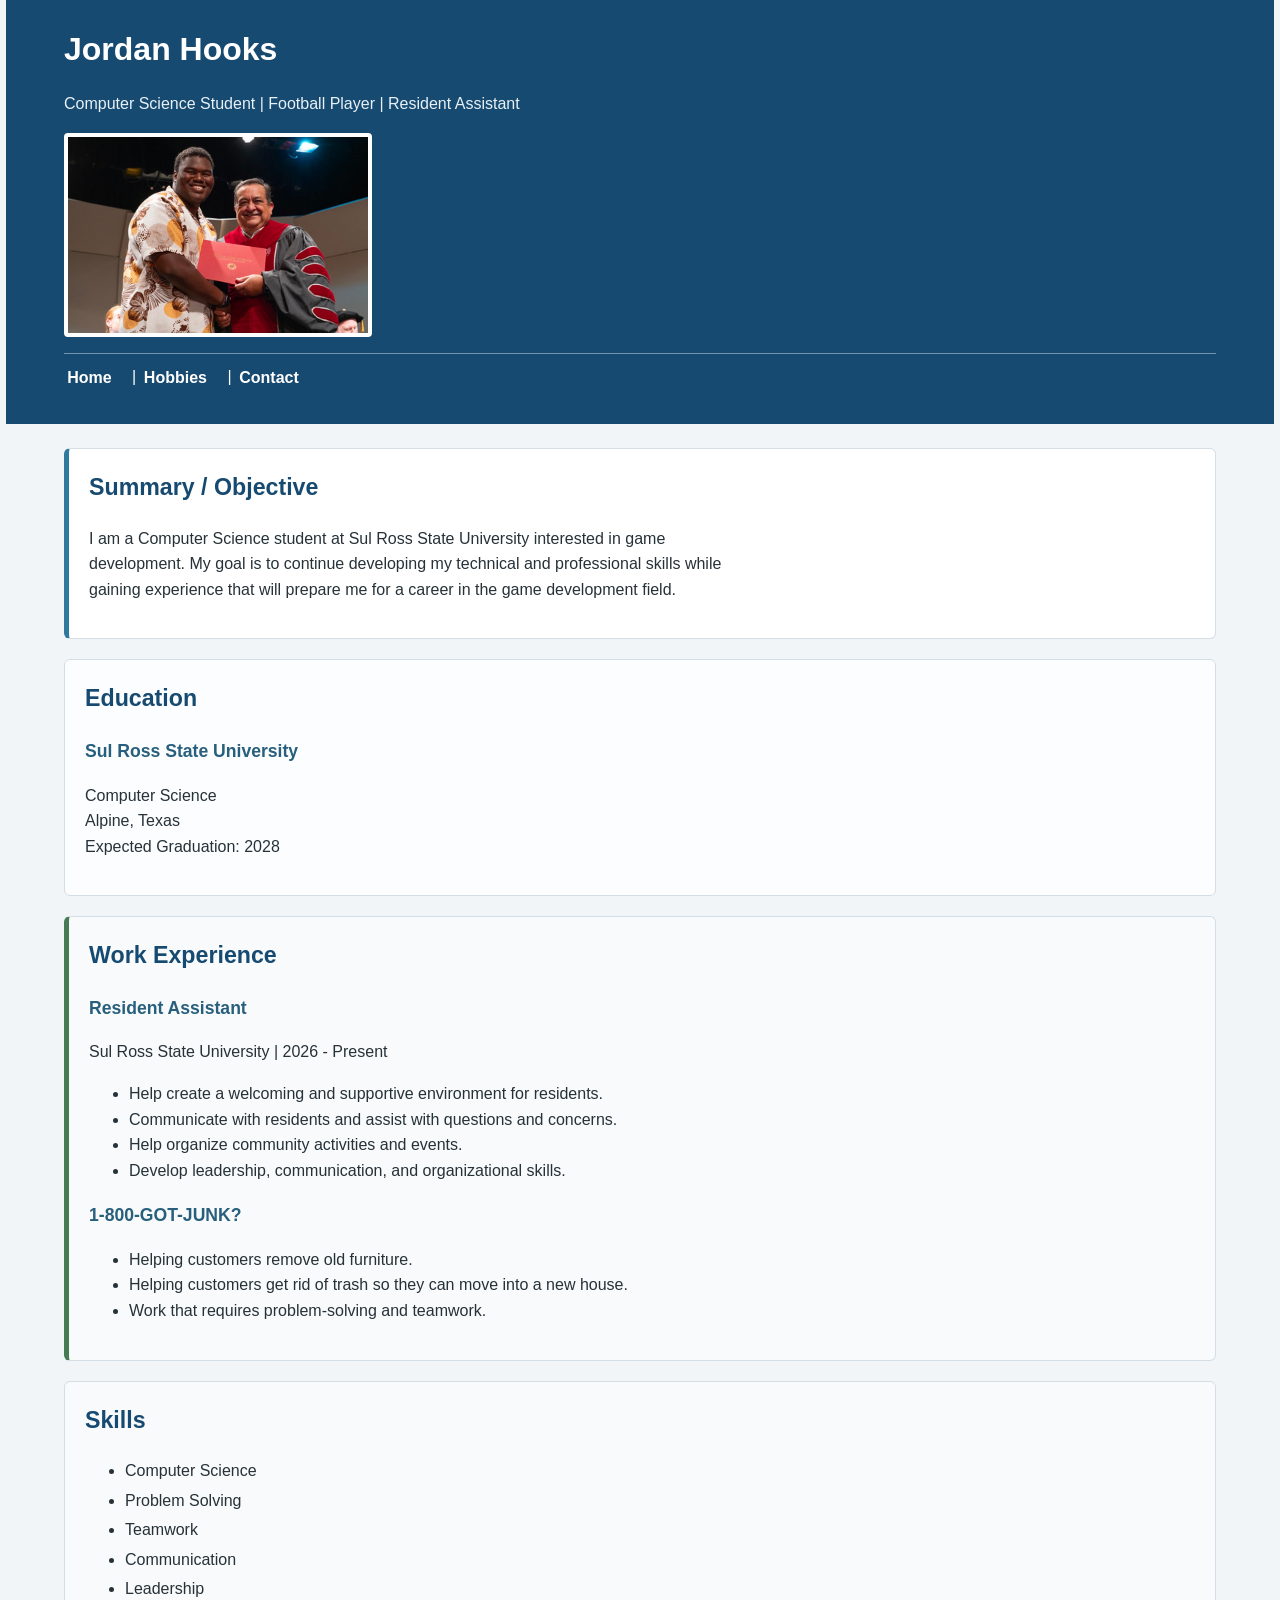
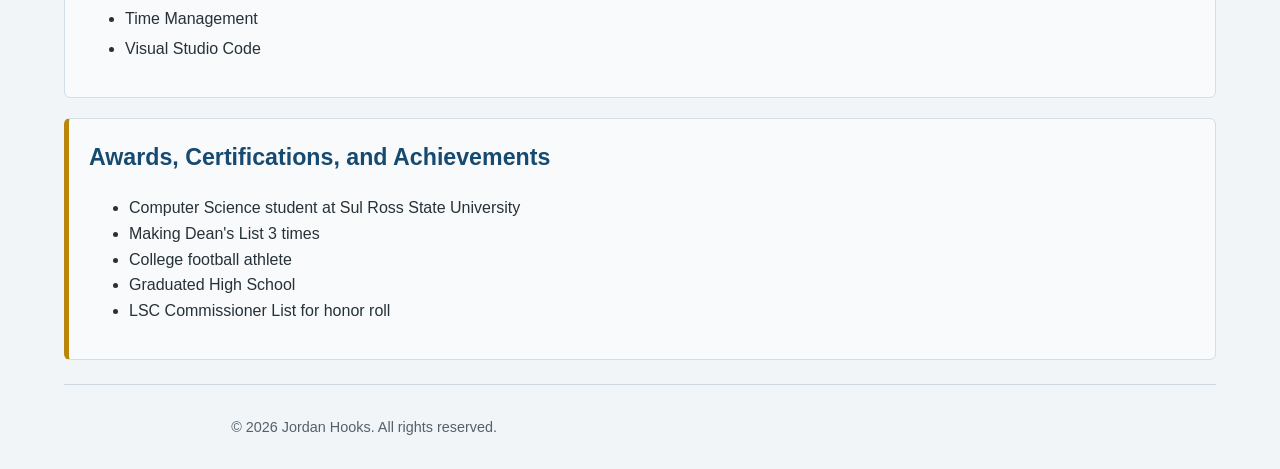
==== hooks-resume-styled-updated/index.html @ 2cca2cf3 "Add files via upload" ====
<!DOCTYPE html>
<html lang="en">
<head>
    <meta charset="UTF-8">
    <meta name="viewport" content="width=device-width, initial-scale=1.0">
    <title>My Resume</title>
    <link rel="stylesheet" href="style.css">
</head>

<body class="resume-page">

    <header class="site-header">
        <h1>Jordan Hooks</h1>
        <p>Computer Science Student | Football Player | Resident Assistant</p>

        <img class="profile-photo" src="images/profile.jpg" alt="Jordan Hooks receiving an award at graduation" width="300">

        <nav class="site-nav">
            <a href="index.html">Home</a> |
            <a href="hobbies.html">Hobbies</a> |
            <a href="contact.html">Contact</a>
        </nav>
    </header>

    <main>

        <section id="summary" class="intro">
            <h2>Summary / Objective</h2>
            <p>
                I am a Computer Science student at Sul Ross State University interested in game development.
                My goal is to continue developing my technical and professional skills while gaining
                experience that will prepare me for a career in the game development field.
            </p>
        </section>

        <section id="education" class="education">
            <h2>Education</h2>
            <h3>Sul Ross State University</h3>
            <p>
                Computer Science<br>
                Alpine, Texas<br>
                Expected Graduation: 2028
            </p>
        </section>

        <section id="experience" class="experience">
            <h2>Work Experience</h2>

            <h3>Resident Assistant</h3>
            <p>Sul Ross State University | 2026 - Present</p>
            <ul>
                <li>Help create a welcoming and supportive environment for residents.</li>
                <li>Communicate with residents and assist with questions and concerns.</li>
                <li>Help organize community activities and events.</li>
                <li>Develop leadership, communication, and organizational skills.</li>
            </ul>

            <h3>1-800-GOT-JUNK?</h3>
            <ul>
                <li>Helping customers remove old furniture.</li>
                <li>Helping customers get rid of trash so they can move into a new house.</li>
                <li>Work that requires problem-solving and teamwork.</li>
            </ul>
        </section>

        <section id="skills" class="skills">
            <h2>Skills</h2>
            <ul>
                <li>Computer Science</li>
                <li>Problem Solving</li>
                <li>Teamwork</li>
                <li>Communication</li>
                <li>Leadership</li>
                <li>Time Management</li>
                <li>Visual Studio Code</li>
            </ul>
        </section>

        <section id="awards" class="awards">
            <h2>Awards, Certifications, and Achievements</h2>
            <ul>
                <li>Computer Science student at Sul Ross State University</li>
                <li>Making Dean's List 3 times</li>
                <li>College football athlete</li>
                <li>Graduated High School</li>
                <li>LSC Commissioner List for honor roll</li>
            </ul>
        </section>

    </main>

    <footer class="site-footer">
        <p>&copy; 2026 Jordan Hooks. All rights reserved.</p>
    </footer>

</body>
</html>
---- hooks-resume-styled-updated/style.css ----
/* CSA 2328 Portfolio Stylesheet
   Shared by index.html, hobbies.html, and contact.html.
*/

/* Base styles: readable colors, typography, and spacing */
body {
    font-family: Arial, Helvetica, sans-serif;
    font-size: 1rem;
    line-height: 1.6;
    color: #263238;
    background-color: #f2f5f8;
    margin: 0;
    padding: 0 5%;
}

h1 {
    color: #ffffff;
    font-size: 2rem;
    margin: 0 0 0.4rem;
}

h2 {
    color: #174a70;
    font-size: 1.45rem;
    margin-top: 0;
}

h3 {
    color: #285f7d;
    font-size: 1.1rem;
}

p, li {
    max-width: 75ch;
}

section {
    background-color: #f8fafc;
    margin: 1.25rem 0;
    padding: 1.25rem;
    border: 1px solid #d4dee6;
    border-radius: 6px;
}

/* Header and navigation */
.site-header {
    background-color: #174a70;
    color: #ffffff;
    margin: 0 -5% 1.5rem;
    padding: 1.5rem 5%;
}

.site-header p {
    color: #e8f1f7;
}

.site-nav {
    margin-top: 1rem;
    padding: 0.65rem 0;
    border-top: 1px solid #7296ad;
}

nav a {
    color: #ffffff;
    font-weight: bold;
    text-decoration: none;
    margin-right: 0.8rem;
    padding: 0.35rem 0.2rem;
}

nav a:hover {
    color: #ffe08a;
    text-decoration: underline;
}

nav a:focus {
    color: #ffffff;
    outline: 3px solid #ffe08a;
    outline-offset: 3px;
}

/* Portfolio image and section-specific classes */
.profile-photo {
    display: block;
    width: 300px;
    max-width: 100%;
    height: auto;
    border: 4px solid #ffffff;
    border-radius: 4px;
    margin: 1rem 0;
}

.intro {
    border-left: 5px solid #2f789e;
}

.education {
    background-color: #fbfdff;
}

.experience {
    border-left: 5px solid #477b55;
}

.skills li {
    margin-bottom: 0.25rem;
}

.awards {
    border-left: 5px solid #b8860b;
}

#summary {
    background-color: #ffffff;
}

#page-content {
    min-height: 8rem;
}

.football-section,
.technology-section {
    background-color: #ffffff;
}

/* Footer */
.site-footer {
    color: #52616b;
    text-align: center;
    font-size: 0.9rem;
    padding: 1rem 0;
    margin-top: 1.5rem;
    border-top: 1px solid #cbd6de;
}

/* Small-screen readability */
@media (max-width: 600px) {
    body {
        padding-left: 4%;
        padding-right: 4%;
    }

    .site-header {
        margin-left: -4%;
        margin-right: -4%;
        padding-left: 4%;
        padding-right: 4%;
    }

    nav a {
        display: inline-block;
        margin-bottom: 0.4rem;
    }

    section {
        padding: 1rem;
    }
}
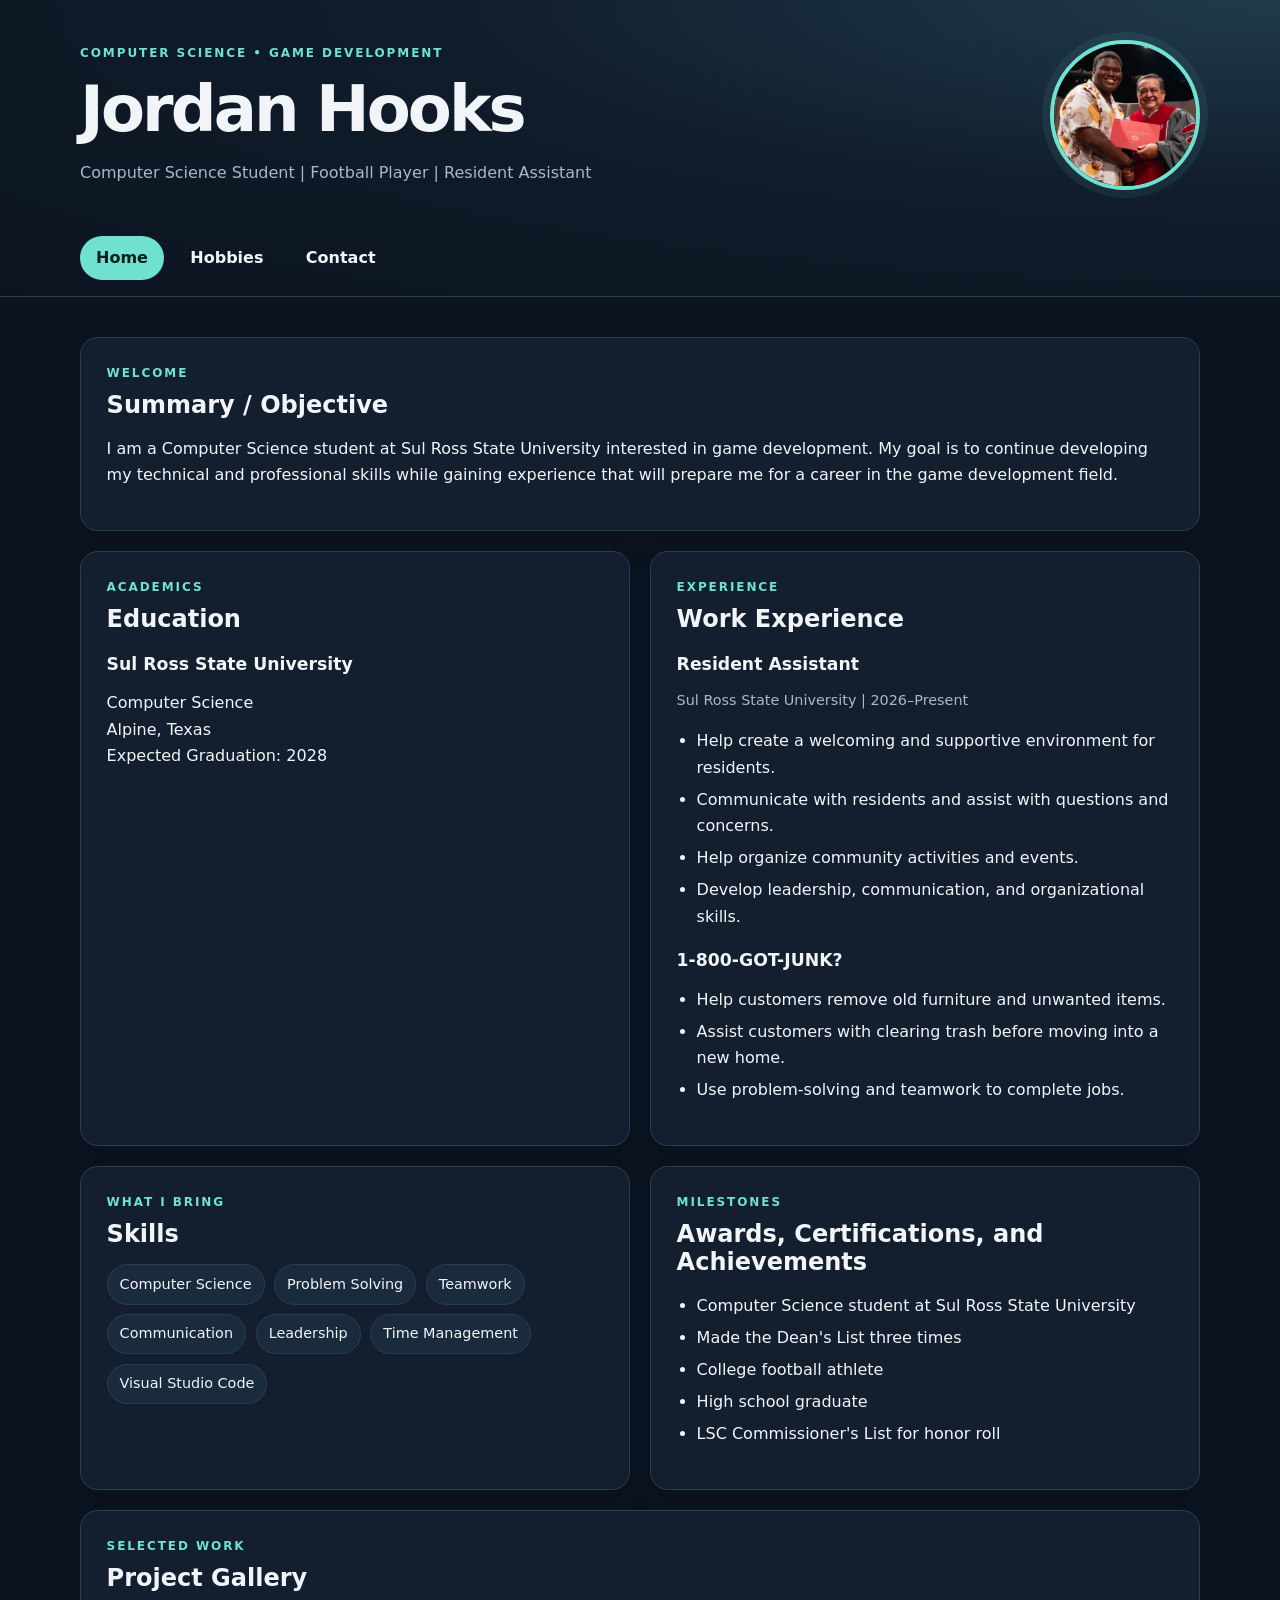
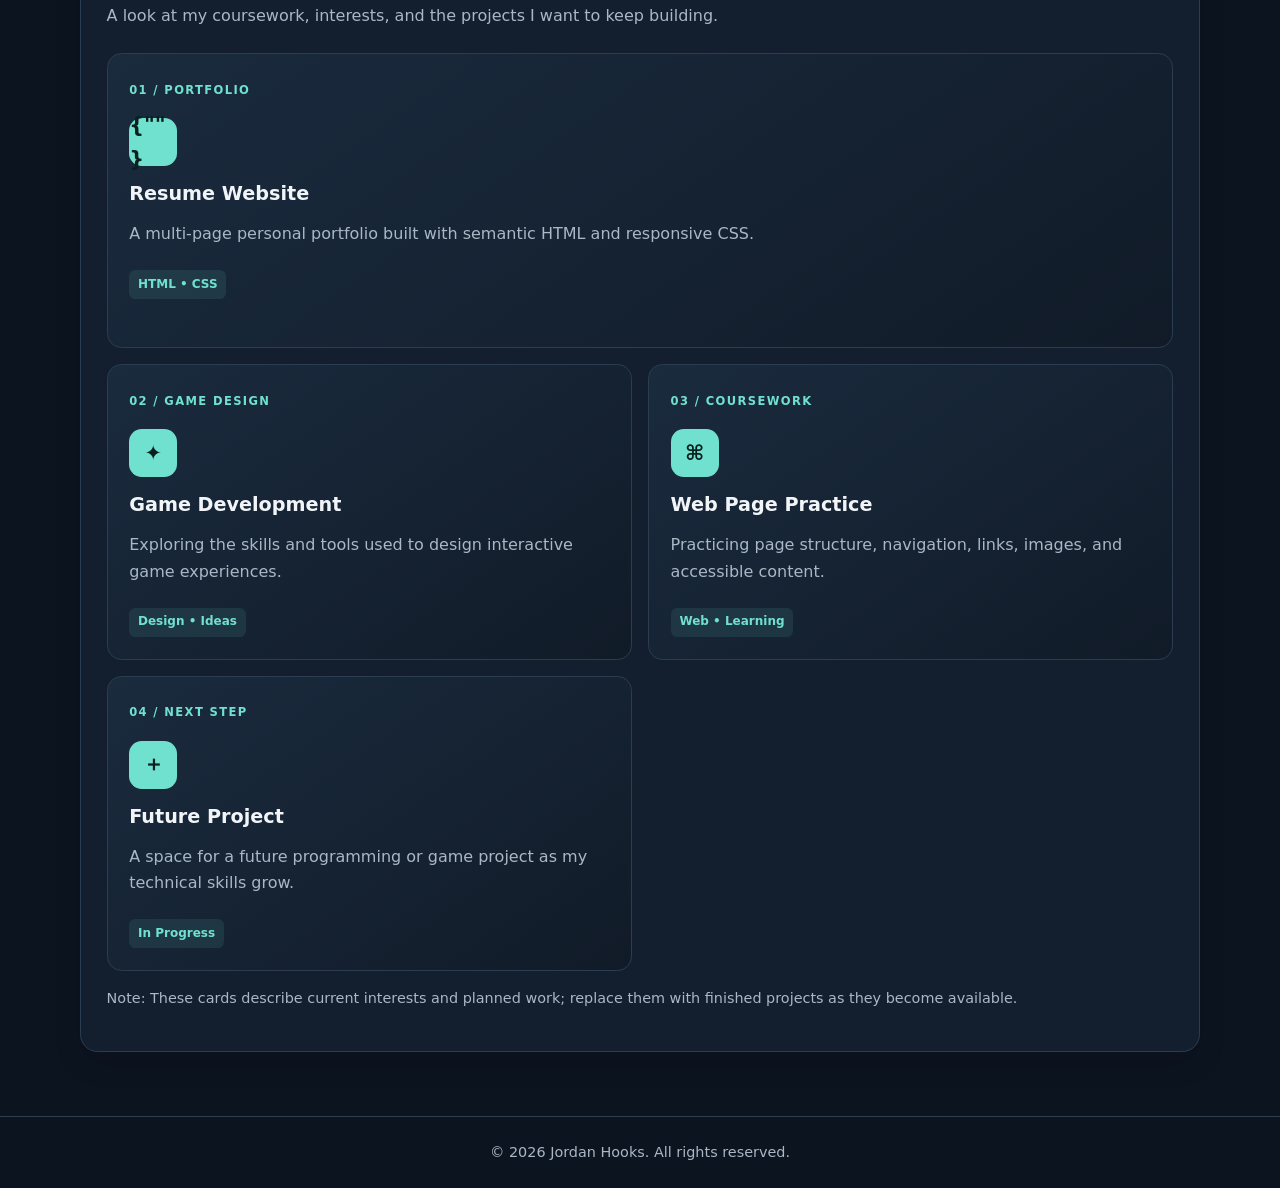
==== commit f1fdd652: "Add files via upload" ====
--- a/hooks-resume-styled-updated/index.html
+++ b/hooks-resume-styled-updated/index.html
@@ -1,97 +1,124 @@
 <!DOCTYPE html>
 <html lang="en">
 <head>
-    <meta charset="UTF-8">
-    <meta name="viewport" content="width=device-width, initial-scale=1.0">
-    <title>My Resume</title>
-    <link rel="stylesheet" href="style.css">
+  <meta charset="UTF-8">
+  <meta name="viewport" content="width=device-width, initial-scale=1.0">
+  <meta name="description" content="Jordan Hooks' computer science resume and portfolio.">
+  <title>Jordan Hooks | Portfolio</title>
+  <link rel="stylesheet" href="style.css">
 </head>
+<body class="resume-page">
+  <header class="site-header">
+    <div class="header-inner">
+      <div class="identity">
+        <p class="eyebrow">COMPUTER SCIENCE • GAME DEVELOPMENT</p>
+        <h1>Jordan Hooks</h1>
+        <p class="tagline">Computer Science Student | Football Player | Resident Assistant</p>
+      </div>
+      <img class="profile-photo" src="images/profile.jpg" alt="Jordan Hooks receiving an award at graduation" width="300">
+    </div>
+    <nav class="site-nav" aria-label="Main navigation">
+      <a href="index.html" aria-current="page">Home</a>
+      <a href="hobbies.html">Hobbies</a>
+      <a href="contact.html">Contact</a>
+    </nav>
+  </header>
 
-<body class="resume-page">
+  <main class="page-layout">
+    <section id="summary" class="panel intro">
+      <p class="section-kicker">WELCOME</p>
+      <h2>Summary / Objective</h2>
+      <p>I am a Computer Science student at Sul Ross State University interested in game development. My goal is to continue developing my technical and professional skills while gaining experience that will prepare me for a career in the game development field.</p>
+    </section>
 
-    <header class="site-header">
-        <h1>Jordan Hooks</h1>
-        <p>Computer Science Student | Football Player | Resident Assistant</p>
+    <section id="education" class="panel">
+      <p class="section-kicker">ACADEMICS</p>
+      <h2>Education</h2>
+      <h3>Sul Ross State University</h3>
+      <p>Computer Science<br>Alpine, Texas<br>Expected Graduation: 2028</p>
+    </section>
 
-        <img class="profile-photo" src="images/profile.jpg" alt="Jordan Hooks receiving an award at graduation" width="300">
+    <section id="experience" class="panel">
+      <p class="section-kicker">EXPERIENCE</p>
+      <h2>Work Experience</h2>
+      <h3>Resident Assistant</h3>
+      <p class="muted">Sul Ross State University | 2026–Present</p>
+      <ul>
+        <li>Help create a welcoming and supportive environment for residents.</li>
+        <li>Communicate with residents and assist with questions and concerns.</li>
+        <li>Help organize community activities and events.</li>
+        <li>Develop leadership, communication, and organizational skills.</li>
+      </ul>
+      <h3>1-800-GOT-JUNK?</h3>
+      <ul>
+        <li>Help customers remove old furniture and unwanted items.</li>
+        <li>Assist customers with clearing trash before moving into a new home.</li>
+        <li>Use problem-solving and teamwork to complete jobs.</li>
+      </ul>
+    </section>
 
-        <nav class="site-nav">
-            <a href="index.html">Home</a> |
-            <a href="hobbies.html">Hobbies</a> |
-            <a href="contact.html">Contact</a>
-        </nav>
-    </header>
+    <section id="skills" class="panel">
+      <p class="section-kicker">WHAT I BRING</p>
+      <h2>Skills</h2>
+      <ul class="skills-list">
+        <li>Computer Science</li><li>Problem Solving</li><li>Teamwork</li>
+        <li>Communication</li><li>Leadership</li><li>Time Management</li>
+        <li>Visual Studio Code</li>
+      </ul>
+    </section>
 
-    <main>
+    <section id="awards" class="panel">
+      <p class="section-kicker">MILESTONES</p>
+      <h2>Awards, Certifications, and Achievements</h2>
+      <ul>
+        <li>Computer Science student at Sul Ross State University</li>
+        <li>Made the Dean's List three times</li>
+        <li>College football athlete</li>
+        <li>High school graduate</li>
+        <li>LSC Commissioner's List for honor roll</li>
+      </ul>
+    </section>
 
-        <section id="summary" class="intro">
-            <h2>Summary / Objective</h2>
-            <p>
-                I am a Computer Science student at Sul Ross State University interested in game development.
-                My goal is to continue developing my technical and professional skills while gaining
-                experience that will prepare me for a career in the game development field.
-            </p>
-        </section>
+    <section id="projects" class="panel projects-panel">
+      <p class="section-kicker">SELECTED WORK</p>
+      <h2>Project Gallery</h2>
+      <p class="section-intro">A look at my coursework, interests, and the projects I want to keep building.</p>
+      <div class="project-grid">
+        <article class="project-card project-feature">
+          <span class="project-number">01 / PORTFOLIO</span>
+          <div class="project-icon" aria-hidden="true">{"</>"}</div>
+          <h3>Resume Website</h3>
+          <p>A multi-page personal portfolio built with semantic HTML and responsive CSS.</p>
+          <span class="project-tag">HTML • CSS</span>
+        </article>
+        <article class="project-card">
+          <span class="project-number">02 / GAME DESIGN</span>
+          <div class="project-icon" aria-hidden="true">✦</div>
+          <h3>Game Development</h3>
+          <p>Exploring the skills and tools used to design interactive game experiences.</p>
+          <span class="project-tag">Design • Ideas</span>
+        </article>
+        <article class="project-card">
+          <span class="project-number">03 / COURSEWORK</span>
+          <div class="project-icon" aria-hidden="true">⌘</div>
+          <h3>Web Page Practice</h3>
+          <p>Practicing page structure, navigation, links, images, and accessible content.</p>
+          <span class="project-tag">Web • Learning</span>
+        </article>
+        <article class="project-card">
+          <span class="project-number">04 / NEXT STEP</span>
+          <div class="project-icon" aria-hidden="true">＋</div>
+          <h3>Future Project</h3>
+          <p>A space for a future programming or game project as my technical skills grow.</p>
+          <span class="project-tag">In Progress</span>
+        </article>
+      </div>
+      <p class="project-note">Note: These cards describe current interests and planned work; replace them with finished projects as they become available.</p>
+    </section>
+  </main>
 
-        <section id="education" class="education">
-            <h2>Education</h2>
-            <h3>Sul Ross State University</h3>
-            <p>
-                Computer Science<br>
-                Alpine, Texas<br>
-                Expected Graduation: 2028
-            </p>
-        </section>
-
-        <section id="experience" class="experience">
-            <h2>Work Experience</h2>
-
-            <h3>Resident Assistant</h3>
-            <p>Sul Ross State University | 2026 - Present</p>
-            <ul>
-                <li>Help create a welcoming and supportive environment for residents.</li>
-                <li>Communicate with residents and assist with questions and concerns.</li>
-                <li>Help organize community activities and events.</li>
-                <li>Develop leadership, communication, and organizational skills.</li>
-            </ul>
-
-            <h3>1-800-GOT-JUNK?</h3>
-            <ul>
-                <li>Helping customers remove old furniture.</li>
-                <li>Helping customers get rid of trash so they can move into a new house.</li>
-                <li>Work that requires problem-solving and teamwork.</li>
-            </ul>
-        </section>
-
-        <section id="skills" class="skills">
-            <h2>Skills</h2>
-            <ul>
-                <li>Computer Science</li>
-                <li>Problem Solving</li>
-                <li>Teamwork</li>
-                <li>Communication</li>
-                <li>Leadership</li>
-                <li>Time Management</li>
-                <li>Visual Studio Code</li>
-            </ul>
-        </section>
-
-        <section id="awards" class="awards">
-            <h2>Awards, Certifications, and Achievements</h2>
-            <ul>
-                <li>Computer Science student at Sul Ross State University</li>
-                <li>Making Dean's List 3 times</li>
-                <li>College football athlete</li>
-                <li>Graduated High School</li>
-                <li>LSC Commissioner List for honor roll</li>
-            </ul>
-        </section>
-
-    </main>
-
-    <footer class="site-footer">
-        <p>&copy; 2026 Jordan Hooks. All rights reserved.</p>
-    </footer>
-
+  <footer class="site-footer">
+    <p>© 2026 Jordan Hooks. All rights reserved.</p>
+  </footer>
 </body>
 </html>
--- a/hooks-resume-styled-updated/style.css
+++ b/hooks-resume-styled-updated/style.css
@@ -1,158 +1,269 @@
-/* CSA 2328 Portfolio Stylesheet
-   Shared by index.html, hobbies.html, and contact.html.
-*/
-
-/* Base styles: readable colors, typography, and spacing */
+/* Jordan Hooks portfolio — responsive layout project */
+:root {
+  --ink: #f2f5f8;
+  --muted: #aab7c5;
+  --background: #0c1420;
+  --surface: #131f2e;
+  --surface-light: #1a2b3e;
+  --accent: #70e1cf;
+  --accent-ink: #09201e;
+  --border: #2b3d50;
+  --max-width: 1120px;
+}
+
+* { box-sizing: border-box; }
+
+html { scroll-behavior: smooth; }
+
 body {
-    font-family: Arial, Helvetica, sans-serif;
-    font-size: 1rem;
-    line-height: 1.6;
-    color: #263238;
-    background-color: #f2f5f8;
-    margin: 0;
-    padding: 0 5%;
-}
+  margin: 0;
+  background: var(--background);
+  color: var(--ink);
+  font-family: Inter, ui-sans-serif, system-ui, -apple-system, BlinkMacSystemFont, "Segoe UI", sans-serif;
+  font-size: 16px;
+  line-height: 1.65;
+}
+
+img { max-width: 100%; height: auto; }
+
+a { color: var(--accent); }
+
+a:focus-visible {
+  outline: 3px solid #ffffff;
+  outline-offset: 4px;
+}
+
+.site-header {
+  padding: 2.5rem max(1.5rem, calc((100% - var(--max-width)) / 2)) 0;
+  background: radial-gradient(ellipse at top right, #203b4b 0%, #101c2a 48%, #0c1420 100%);
+  border-bottom: 1px solid var(--border);
+}
+
+.header-inner {
+  max-width: var(--max-width);
+  margin: 0 auto;
+  display: flex;                 /* FLEXBOX: header content */
+  align-items: center;           /* vertically align identity and portrait */
+  justify-content: space-between;/* place them at opposite ends */
+  gap: 2rem;                     /* consistent space between items */
+  padding-bottom: 2rem;
+}
+
+.identity { min-width: 0; }
+
+.eyebrow, .section-kicker {
+  margin: 0 0 .45rem;
+  color: var(--accent);
+  font-size: .75rem;
+  font-weight: 800;
+  letter-spacing: .16em;
+  text-transform: uppercase;
+}
+
+h1, h2, h3 { line-height: 1.2; }
 
 h1 {
-    color: #ffffff;
-    font-size: 2rem;
-    margin: 0 0 0.4rem;
-}
-
-h2 {
-    color: #174a70;
-    font-size: 1.45rem;
-    margin-top: 0;
-}
-
-h3 {
-    color: #285f7d;
-    font-size: 1.1rem;
-}
-
-p, li {
-    max-width: 75ch;
-}
-
-section {
-    background-color: #f8fafc;
-    margin: 1.25rem 0;
-    padding: 1.25rem;
-    border: 1px solid #d4dee6;
-    border-radius: 6px;
-}
-
-/* Header and navigation */
-.site-header {
-    background-color: #174a70;
-    color: #ffffff;
-    margin: 0 -5% 1.5rem;
-    padding: 1.5rem 5%;
-}
-
-.site-header p {
-    color: #e8f1f7;
+  margin: 0;
+  font-size: clamp(2.3rem, 5vw, 4.2rem);
+  letter-spacing: -.045em;
+}
+
+.tagline { margin: .8rem 0 0; color: var(--muted); }
+
+.profile-photo {
+  display: block;
+  width: 150px;
+  aspect-ratio: 1;
+  object-fit: cover;
+  border-radius: 50%;
+  border: 4px solid var(--accent);
+  box-shadow: 0 0 0 8px rgba(112, 225, 207, .08);
 }
 
 .site-nav {
-    margin-top: 1rem;
-    padding: 0.65rem 0;
-    border-top: 1px solid #7296ad;
-}
-
-nav a {
-    color: #ffffff;
-    font-weight: bold;
-    text-decoration: none;
-    margin-right: 0.8rem;
-    padding: 0.35rem 0.2rem;
-}
-
-nav a:hover {
-    color: #ffe08a;
-    text-decoration: underline;
-}
-
-nav a:focus {
-    color: #ffffff;
-    outline: 3px solid #ffe08a;
-    outline-offset: 3px;
-}
-
-/* Portfolio image and section-specific classes */
-.profile-photo {
-    display: block;
-    width: 300px;
-    max-width: 100%;
-    height: auto;
-    border: 4px solid #ffffff;
-    border-radius: 4px;
-    margin: 1rem 0;
-}
-
-.intro {
-    border-left: 5px solid #2f789e;
-}
-
-.education {
-    background-color: #fbfdff;
-}
-
-.experience {
-    border-left: 5px solid #477b55;
-}
-
-.skills li {
-    margin-bottom: 0.25rem;
-}
-
-.awards {
-    border-left: 5px solid #b8860b;
-}
-
-#summary {
-    background-color: #ffffff;
-}
-
-#page-content {
-    min-height: 8rem;
-}
-
-.football-section,
-.technology-section {
-    background-color: #ffffff;
-}
-
-/* Footer */
+  max-width: var(--max-width);
+  margin: 0 auto;
+  display: flex;                 /* FLEXBOX: navigation links */
+  align-items: center;
+  justify-content: flex-start;
+  flex-wrap: wrap;               /* allow links to wrap when space is tight */
+  gap: .65rem;
+  padding: .9rem 0 1rem;
+}
+
+.site-nav a {
+  display: inline-block;
+  padding: .55rem 1rem;
+  border-radius: 999px;
+  color: var(--ink);
+  text-decoration: none;
+  font-weight: 700;
+  transition: background-color .2s ease, color .2s ease;
+}
+
+.site-nav a:hover, .site-nav a[aria-current="page"] {
+  color: var(--accent-ink);
+  background: var(--accent);
+}
+
+.page-layout {
+  width: min(var(--max-width), calc(100% - 3rem));
+  margin: 2.5rem auto 4rem;
+  display: grid; /* CSS GRID: page sections form a responsive layout */
+  grid-template-columns: repeat(2, minmax(0, 1fr));
+  gap: 1.25rem;
+  align-items: stretch;
+}
+
+.panel {
+  min-width: 0;
+  padding: 1.6rem;
+  background: var(--surface);
+  border: 1px solid var(--border);
+  border-radius: 1.1rem;
+  box-shadow: 0 12px 28px rgba(0, 0, 0, .12);
+}
+
+.panel h2 { margin: 0 0 1rem; font-size: 1.5rem; }
+.panel h3 { margin: 1.25rem 0 .35rem; font-size: 1.08rem; }
+.panel p { overflow-wrap: anywhere; }
+.panel ul { padding-left: 1.25rem; }
+.panel li { margin: .35rem 0; }
+.muted, .project-note { color: var(--muted); font-size: .9rem; }
+.intro { grid-column: 1 / -1; } /* GRID feature: intro spans both columns */
+.section-intro { color: var(--muted); margin-top: -.35rem; }
+
+.skills-list {
+  list-style: none;
+  padding: 0 !important;
+  margin: 1rem 0 0;
+  display: flex;                 /* FLEXBOX: skill chips */
+  align-items: center;
+  flex-wrap: wrap;               /* move chips to another line if needed */
+  gap: .6rem;
+}
+
+.skills-list li {
+  margin: 0;
+  padding: .45rem .75rem;
+  background: var(--surface-light);
+  border: 1px solid var(--border);
+  border-radius: 999px;
+  font-size: .9rem;
+}
+
+.projects-panel { grid-column: 1 / -1; }
+.project-grid {
+  display: grid; /* CSS GRID: project gallery */
+  grid-template-columns: repeat(2, minmax(0, 1fr));
+  grid-auto-rows: 1fr; /* keep cards in balanced rows */
+  gap: 1rem;
+  margin-top: 1.5rem;
+}
+
+.project-card {
+  min-width: 0;
+  padding: 1.35rem;
+  border-radius: .9rem;
+  border: 1px solid var(--border);
+  background: linear-gradient(145deg, var(--surface-light), #111b28);
+  overflow-wrap: anywhere;
+}
+
+.project-feature { grid-column: span 2; } /* first card spans both gallery columns */
+.project-number {
+  color: var(--accent);
+  font-size: .72rem;
+  font-weight: 800;
+  letter-spacing: .12em;
+}
+.project-icon {
+  display: flex;
+  align-items: center;
+  justify-content: center;
+  width: 3rem;
+  height: 3rem;
+  margin: 1rem 0;
+  border-radius: .8rem;
+  background: var(--accent);
+  color: var(--accent-ink);
+  font-size: 1.3rem;
+  font-weight: 900;
+}
+.project-card h3 { margin: .3rem 0 .6rem; font-size: 1.2rem; }
+.project-card p { color: var(--muted); }
+.project-tag {
+  display: inline-block;
+  margin-top: .4rem;
+  padding: .3rem .55rem;
+  border-radius: .4rem;
+  background: rgba(112, 225, 207, .1);
+  color: var(--accent);
+  font-size: .75rem;
+  font-weight: 700;
+}
+.project-note { margin-top: 1rem; }
+
+.content-layout { grid-template-columns: repeat(2, minmax(0, 1fr)); }
+.content-layout > section:first-child { grid-column: 1 / -1; }
+.contact-panel { grid-column: 1 / -1; }
+.contact-links {
+  display: flex;                 /* FLEXBOX: contact link group */
+  flex-wrap: wrap;
+  gap: .75rem;
+  margin: 1.25rem 0;
+}
+.contact-link {
+  display: inline-block;
+  max-width: 100%;
+  padding: .8rem 1rem;
+  border-radius: .7rem;
+  background: var(--accent);
+  color: var(--accent-ink);
+  font-weight: 800;
+  text-decoration: none;
+  overflow-wrap: anywhere;
+}
 .site-footer {
-    color: #52616b;
-    text-align: center;
-    font-size: 0.9rem;
-    padding: 1rem 0;
-    margin-top: 1.5rem;
-    border-top: 1px solid #cbd6de;
-}
-
-/* Small-screen readability */
-@media (max-width: 600px) {
-    body {
-        padding-left: 4%;
-        padding-right: 4%;
-    }
-
-    .site-header {
-        margin-left: -4%;
-        margin-right: -4%;
-        padding-left: 4%;
-        padding-right: 4%;
-    }
-
-    nav a {
-        display: inline-block;
-        margin-bottom: 0.4rem;
-    }
-
-    section {
-        padding: 1rem;
-    }
-}
+  padding: 1.5rem;
+  border-top: 1px solid var(--border);
+  color: var(--muted);
+  text-align: center;
+  font-size: .9rem;
+}
+.site-footer p { margin: 0; }
+
+/* Medium screens/tablets: near 800px */
+@media (max-width: 850px) {
+  .site-header { padding: 2rem 1.25rem 0; }
+  .header-inner { gap: 1.25rem; }
+  .profile-photo { width: 120px; }
+  .page-layout { width: min(100% - 2.5rem, 720px); gap: 1rem; margin-top: 1.75rem; }
+  .panel { padding: 1.25rem; }
+  .project-grid { gap: .8rem; }
+}
+
+/* Narrow screens/mobile: near 500px and below */
+@media (max-width: 520px) {
+  body { font-size: 15px; }
+  .site-header { padding: 1.5rem 1rem 0; }
+  .header-inner { flex-direction: column-reverse; align-items: flex-start; gap: 1.25rem; }
+  .profile-photo { width: 96px; }
+  h1 { font-size: 2.35rem; }
+  .tagline { font-size: .92rem; }
+  .site-nav { gap: .35rem; padding-top: .65rem; }
+  .site-nav a { padding: .55rem .75rem; }
+  .page-layout, .content-layout {
+    width: calc(100% - 2rem);
+    grid-template-columns: minmax(0, 1fr);
+    gap: .85rem;
+    margin: 1rem auto 2rem;
+  }
+  .intro, .projects-panel, .content-layout > section:first-child, .contact-panel { grid-column: auto; }
+  .panel { padding: 1.1rem; border-radius: .85rem; }
+  .panel h2 { font-size: 1.3rem; }
+  .project-grid { grid-template-columns: minmax(0, 1fr); grid-auto-rows: auto; }
+  .project-feature { grid-column: auto; }
+  .project-card { padding: 1.1rem; }
+  .site-footer { padding: 1.2rem 1rem; }
+}
